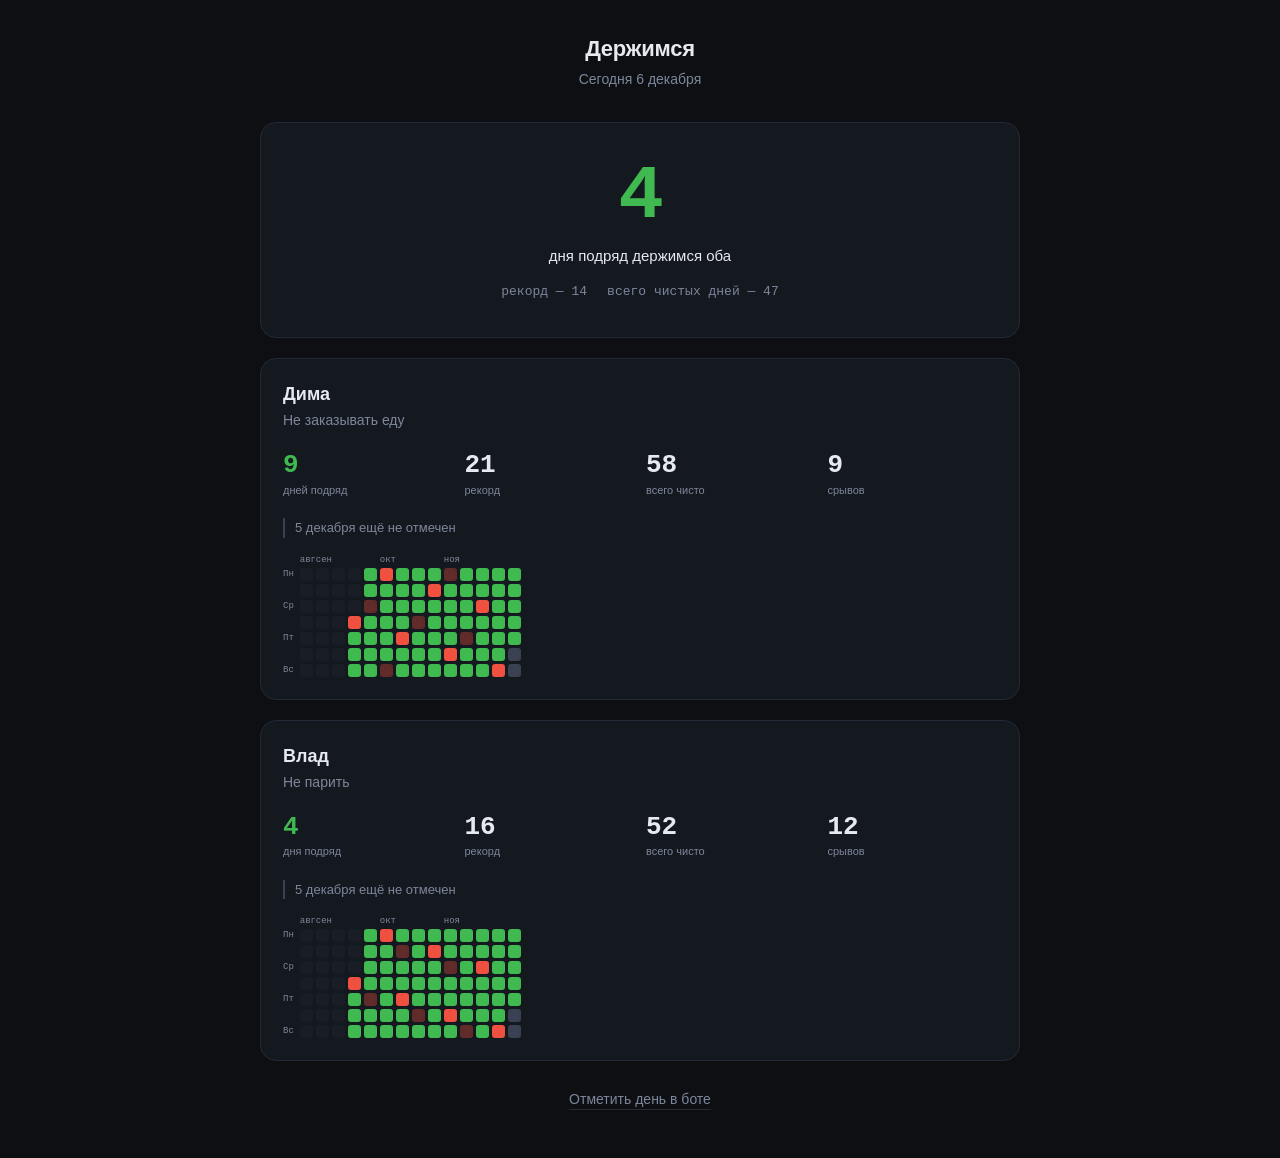
==== preview.html @ bf40078a "feat: habit tracker for two" ====
<!DOCTYPE html>
<html lang="ru">
<head>
  <meta charset="utf-8">
  <meta name="viewport" content="width=device-width, initial-scale=1">
  <title>Держимся — превью</title>
  <link rel="stylesheet" href="style.css">
</head>
<body>
  <main id="app"><div class="loading">Загрузка…</div></main>
  <footer><a href="https://t.me/derzhimsya_bot">Отметить день в боте</a></footer>

  <!-- Local design preview: generates fake data instead of calling Supabase.
       Safe to delete once the real site is live. -->
  <script>
    const CONFIG = { supabaseUrl: "mock", anonKey: "mock", weeksShown: 14 };

    function mockDays(seed, length) {
      const days = [];
      const start = new Date();
      start.setUTCDate(start.getUTCDate() - length + 1);
      for (let i = 0; i < length; i++) {
        const d = new Date(start);
        d.setUTCDate(d.getUTCDate() + i);
        const roll = (i * seed) % 11;
        let status = "success";
        if (roll === 0) status = "fail";
        else if (roll === 7 && i < length - 20) status = "missed";
        if (i >= length - 2) status = "pending";
        days.push({ date: d.toISOString().slice(0, 10), status });
      }
      return days;
    }

    window.fetch = async () => {
      const dima = mockDays(3, 74);
      const vlad = mockDays(5, 74);
      const body = {
        today: new Date().toISOString().slice(0, 10),
        graceDays: 2,
        participants: [
          { id: "dima", name: "Дима", habit: "Не заказывать еду", currentStreak: 9,
            bestStreak: 21, totalSuccess: 58, totalFail: 9, days: dima },
          { id: "vlad", name: "Влад", habit: "Не парить", currentStreak: 4,
            bestStreak: 16, totalSuccess: 52, totalFail: 12, days: vlad },
        ],
        pair: { currentStreak: 4, bestStreak: 14, totalDays: 47, days: dima },
      };
      return { ok: true, json: async () => body };
    };
  </script>
  <script src="app.js"></script>
</body>
</html>
---- style.css ----
:root {
  --bg: #0d0f13;
  --surface: #14181f;
  --border: #232936;
  --text: #e6e9ef;
  --muted: #7d879c;
  --success: #3fb950;
  --fail: #f0503f;
  --pending: #3a4152;
  --empty: #191d25;
  --mono: ui-monospace, "SF Mono", "Cascadia Mono", "Roboto Mono", Menlo, monospace;
}

* {
  box-sizing: border-box;
  margin: 0;
  padding: 0;
}

body {
  background: var(--bg);
  color: var(--text);
  font-family: -apple-system, BlinkMacSystemFont, "Segoe UI", Roboto, sans-serif;
  font-size: 16px;
  line-height: 1.5;
  -webkit-font-smoothing: antialiased;
  padding: 32px 20px 48px;
  padding-bottom: max(48px, env(safe-area-inset-bottom));
}

#app {
  max-width: 760px;
  margin: 0 auto;
}

.loading,
.error {
  text-align: center;
  color: var(--muted);
  padding: 64px 0;
}

.error pre {
  font-family: var(--mono);
  font-size: 13px;
  white-space: pre-wrap;
  word-break: break-word;
  text-align: left;
  margin-top: 16px;
  padding: 12px;
  background: var(--surface);
  border: 1px solid var(--border);
  border-radius: 8px;
  color: var(--fail);
}

.page-header {
  text-align: center;
  margin-bottom: 32px;
}

.page-header h1 {
  font-size: 22px;
  font-weight: 600;
  letter-spacing: -0.01em;
}

.subtitle {
  color: var(--muted);
  font-size: 14px;
  margin-top: 4px;
}

.hero {
  text-align: center;
  padding: 36px 20px;
  background: var(--surface);
  border: 1px solid var(--border);
  border-radius: 16px;
  margin-bottom: 20px;
}

.hero-value {
  font-family: var(--mono);
  font-size: 76px;
  line-height: 1;
  font-weight: 600;
  color: var(--success);
  letter-spacing: -0.03em;
}

.hero-label {
  margin-top: 10px;
  font-size: 15px;
  color: var(--text);
}

.hero-stats {
  margin-top: 14px;
  display: flex;
  justify-content: center;
  gap: 20px;
  flex-wrap: wrap;
  font-size: 13px;
  color: var(--muted);
  font-family: var(--mono);
}

.cards {
  display: grid;
  gap: 20px;
}

.card {
  background: var(--surface);
  border: 1px solid var(--border);
  border-radius: 16px;
  padding: 22px;
}

.card-header h2 {
  font-size: 18px;
  font-weight: 600;
}

.habit {
  color: var(--muted);
  font-size: 14px;
  margin-top: 2px;
}

.stats {
  display: grid;
  grid-template-columns: repeat(4, 1fr);
  gap: 12px;
  margin: 20px 0;
}

.stat-value {
  font-family: var(--mono);
  font-size: 26px;
  font-weight: 600;
  line-height: 1.1;
}

.stat-primary .stat-value {
  color: var(--success);
}

.stat-label {
  font-size: 11px;
  color: var(--muted);
  margin-top: 2px;
  text-transform: lowercase;
}

.note {
  font-size: 13px;
  color: var(--muted);
  margin-bottom: 16px;
  padding-left: 10px;
  border-left: 2px solid var(--pending);
}

.heatmap-wrapper {
  display: flex;
  gap: 6px;
  align-items: flex-end;
}

.heatmap-weekdays {
  display: grid;
  grid-template-rows: repeat(7, 13px);
  gap: 3px;
  font-size: 9px;
  color: var(--muted);
  font-family: var(--mono);
  line-height: 13px;
}

.heatmap-scroll {
  overflow-x: auto;
  flex: 1;
  scrollbar-width: none;
}

.heatmap-scroll::-webkit-scrollbar {
  display: none;
}

.heatmap-inner {
  display: inline-block;
  min-width: 100%;
}

.heatmap-months {
  display: grid;
  grid-auto-flow: column;
  grid-auto-columns: 13px;
  gap: 3px;
  font-size: 9px;
  color: var(--muted);
  font-family: var(--mono);
  height: 14px;
  overflow: visible;
}

.heatmap-month {
  white-space: nowrap;
}

.heatmap {
  display: grid;
  grid-auto-flow: column;
  grid-template-rows: repeat(7, 13px);
  grid-auto-columns: 13px;
  gap: 3px;
}

.cell {
  border-radius: 3px;
  background: var(--empty);
}

.cell-success { background: var(--success); }
.cell-fail    { background: var(--fail); }
.cell-pending { background: var(--pending); }
.cell-missed  { background: var(--fail); opacity: 0.35; }

footer {
  max-width: 760px;
  margin: 28px auto 0;
  text-align: center;
  font-size: 14px;
}

footer a {
  color: var(--muted);
  text-decoration: none;
  border-bottom: 1px solid var(--border);
  padding-bottom: 2px;
}

footer a:hover {
  color: var(--text);
}

@media (max-width: 520px) {
  body { padding: 24px 14px 40px; }
  .hero-value { font-size: 60px; }
  .stats { grid-template-columns: repeat(2, 1fr); }
  .card { padding: 18px; }
}
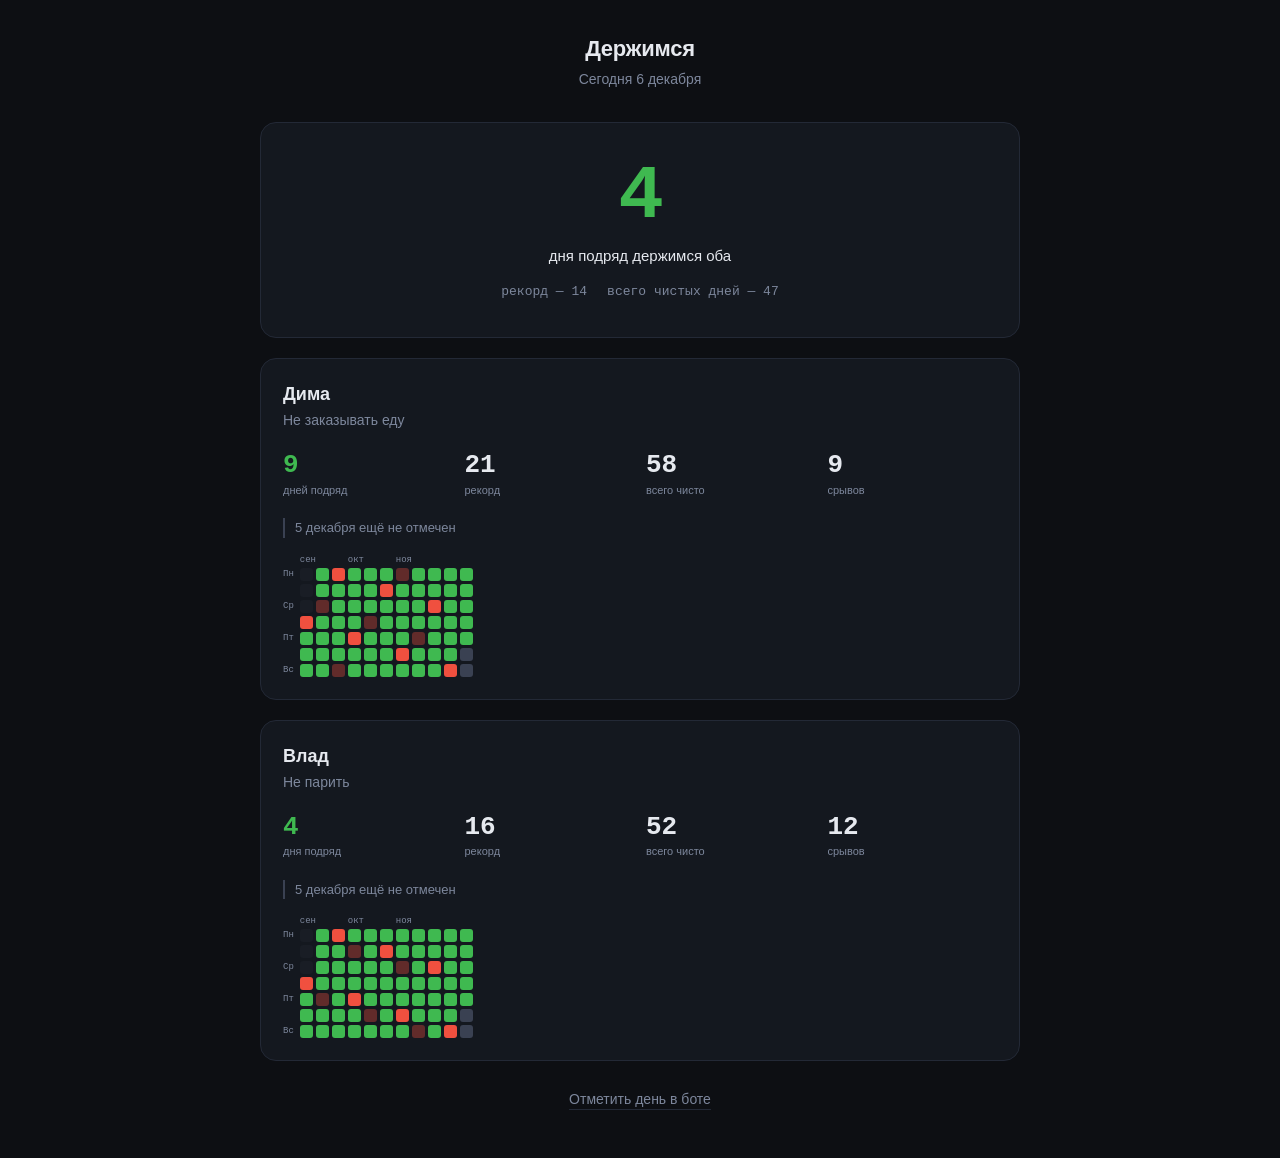
==== commit e3c3c396: "fix: start the heatmap at the tracking start date" ====
--- a/preview.html
+++ b/preview.html
@@ -35,14 +35,15 @@
     window.fetch = async () => {
       const dima = mockDays(3, 74);
       const vlad = mockDays(5, 74);
+      const started = dima[0].date;
       const body = {
         today: new Date().toISOString().slice(0, 10),
         graceDays: 2,
         participants: [
-          { id: "dima", name: "Дима", habit: "Не заказывать еду", currentStreak: 9,
-            bestStreak: 21, totalSuccess: 58, totalFail: 9, days: dima },
-          { id: "vlad", name: "Влад", habit: "Не парить", currentStreak: 4,
-            bestStreak: 16, totalSuccess: 52, totalFail: 12, days: vlad },
+          { id: "dima", name: "Дима", habit: "Не заказывать еду", startDate: started,
+            currentStreak: 9, bestStreak: 21, totalSuccess: 58, totalFail: 9, days: dima },
+          { id: "vlad", name: "Влад", habit: "Не парить", startDate: started,
+            currentStreak: 4, bestStreak: 16, totalSuccess: 52, totalFail: 12, days: vlad },
         ],
         pair: { currentStreak: 4, bestStreak: 14, totalDays: 47, days: dima },
       };
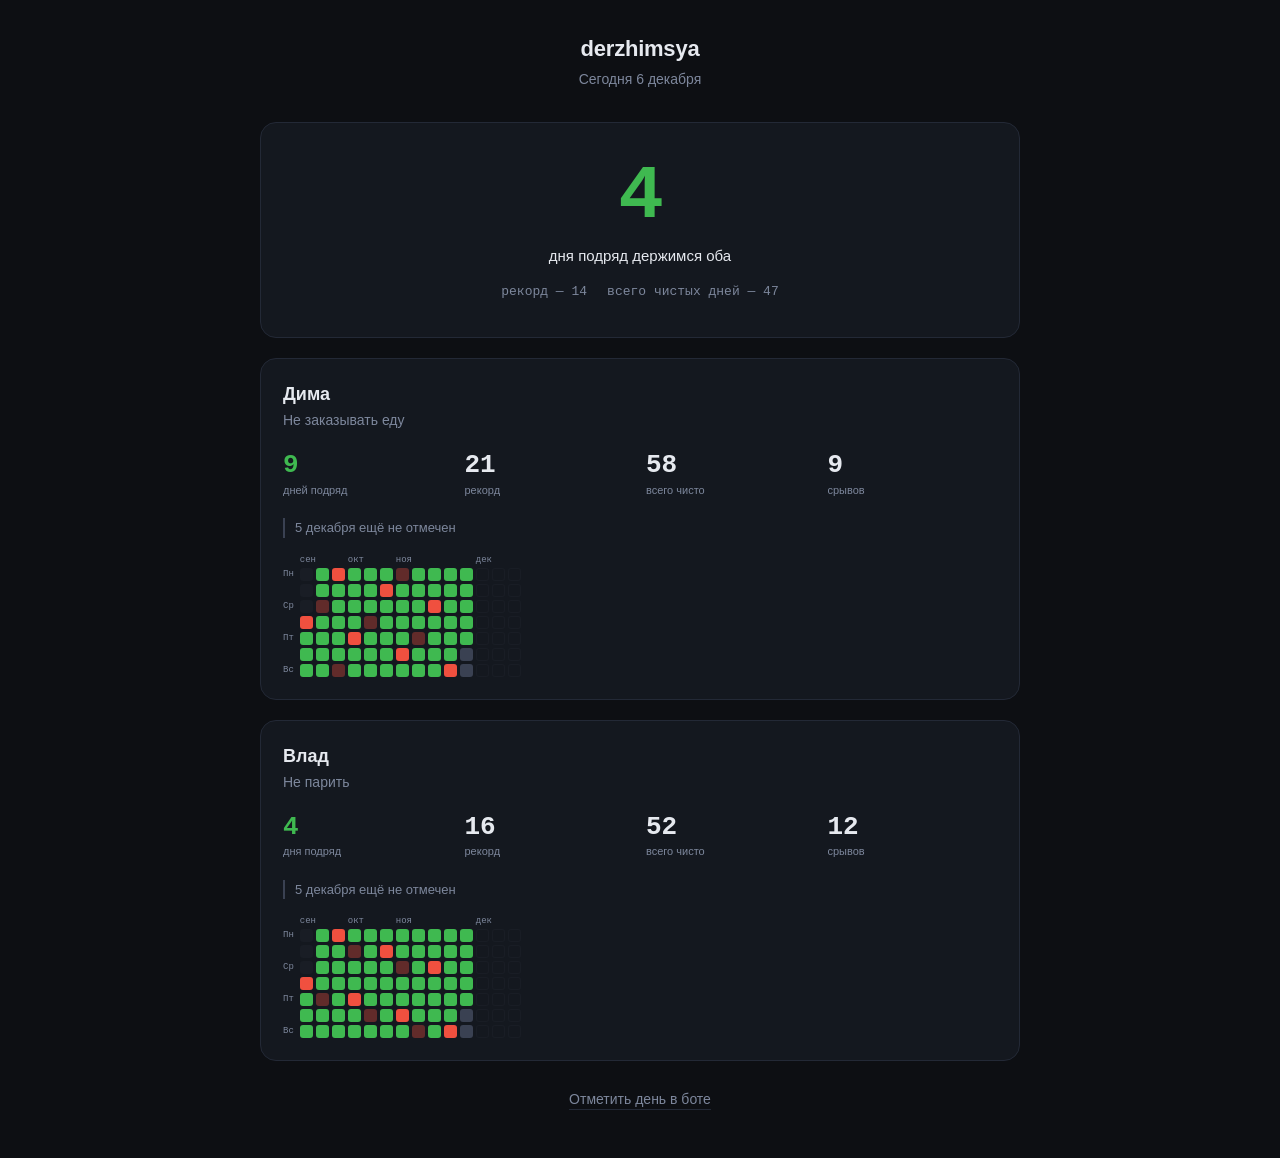
==== commit 67506102: "refactor: rename the tracker to derzhimsya" ====
--- a/preview.html
+++ b/preview.html
@@ -3,7 +3,7 @@
 <head>
   <meta charset="utf-8">
   <meta name="viewport" content="width=device-width, initial-scale=1">
-  <title>Держимся — превью</title>
+  <title>derzhimsya — превью</title>
   <link rel="stylesheet" href="style.css">
 </head>
 <body>
--- a/style.css
+++ b/style.css
@@ -226,6 +226,7 @@
 .cell-fail    { background: var(--fail); }
 .cell-pending { background: var(--pending); }
 .cell-missed  { background: var(--fail); opacity: 0.35; }
+.cell-future  { background: transparent; box-shadow: inset 0 0 0 1px var(--empty); }
 
 footer {
   max-width: 760px;
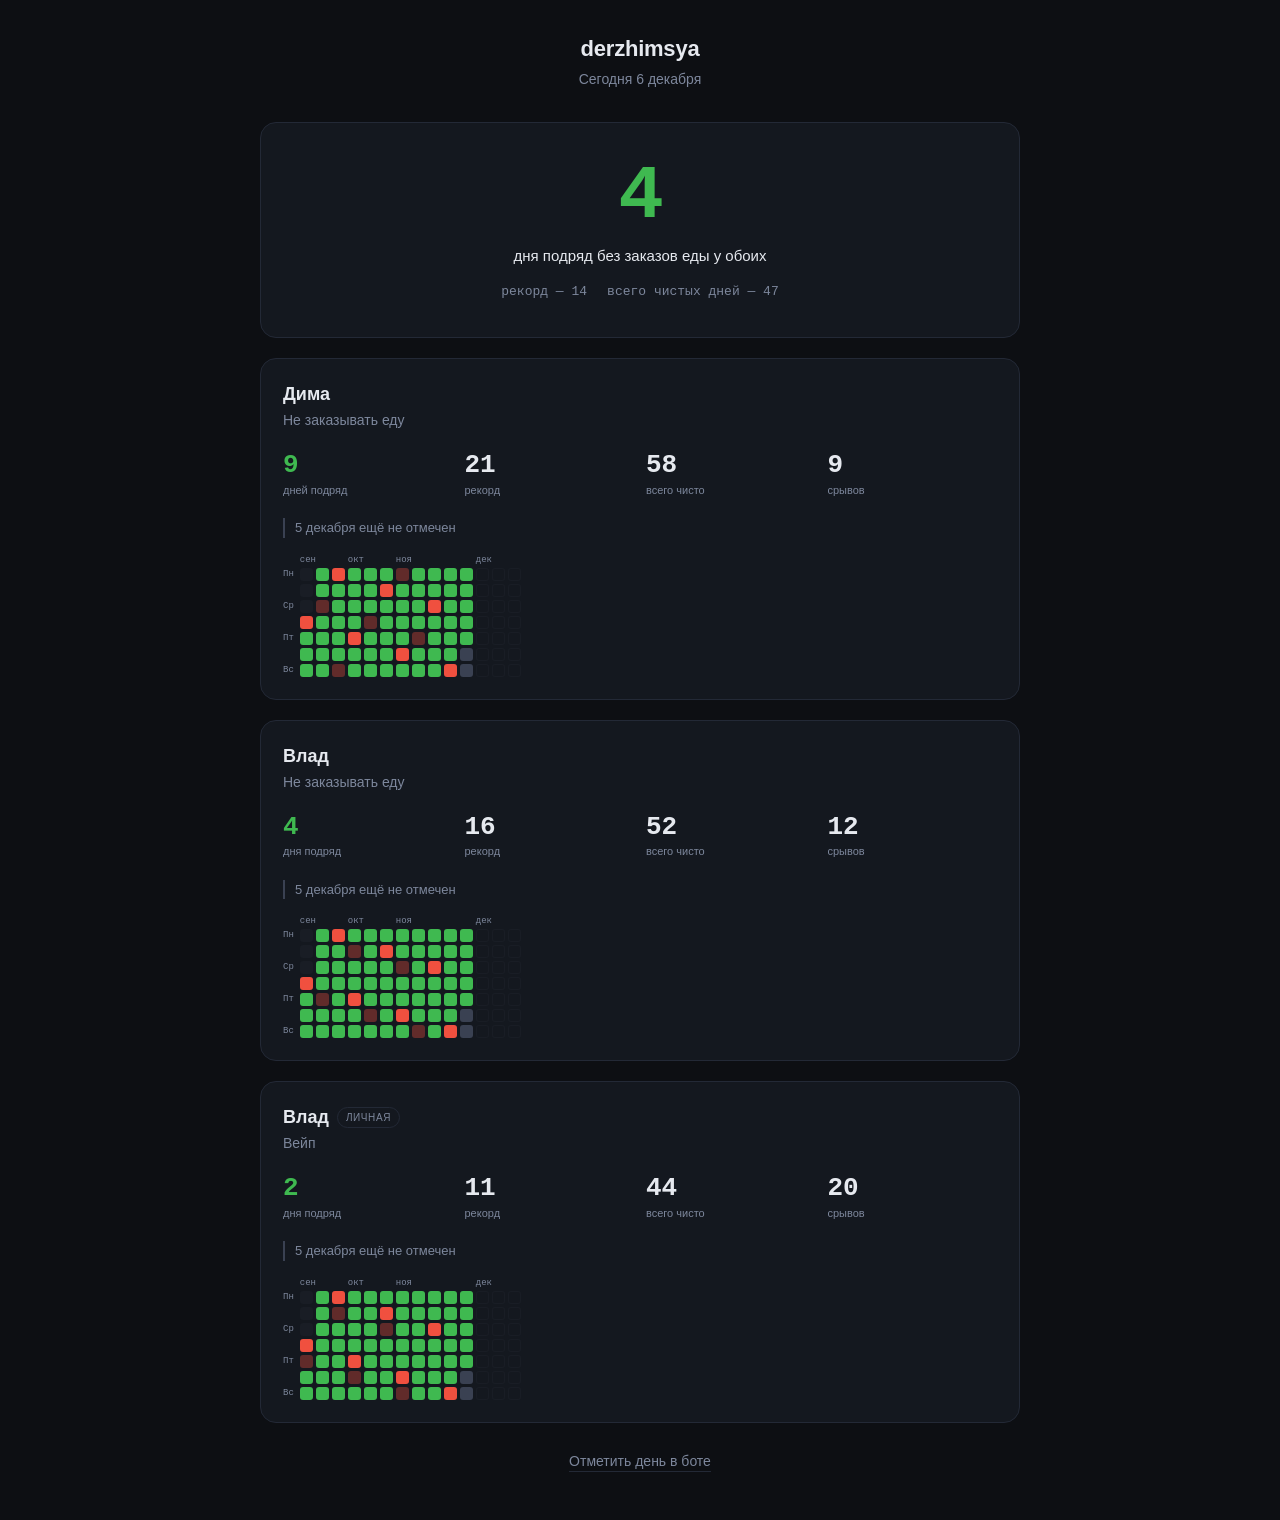
==== commit 46b0ed69: "feat: track habits per participant instead of one habit each" ====
--- a/preview.html
+++ b/preview.html
@@ -33,19 +33,25 @@
     }
 
     window.fetch = async () => {
-      const dima = mockDays(3, 74);
-      const vlad = mockDays(5, 74);
-      const started = dima[0].date;
+      const dimaFood = mockDays(3, 74);
+      const vladFood = mockDays(5, 74);
+      const vladVape = mockDays(7, 74);
+      const started = dimaFood[0].date;
       const body = {
         today: new Date().toISOString().slice(0, 10),
         graceDays: 2,
-        participants: [
-          { id: "dima", name: "Дима", habit: "Не заказывать еду", startDate: started,
-            currentStreak: 9, bestStreak: 21, totalSuccess: 58, totalFail: 9, days: dima },
-          { id: "vlad", name: "Влад", habit: "Не парить", startDate: started,
-            currentStreak: 4, bestStreak: 16, totalSuccess: 52, totalFail: 12, days: vlad },
+        habits: [
+          { id: "dima-food", participantName: "Дима", title: "Не заказывать еду",
+            isShared: true, startDate: started,
+            currentStreak: 9, bestStreak: 21, totalSuccess: 58, totalFail: 9, days: dimaFood },
+          { id: "vlad-food", participantName: "Влад", title: "Не заказывать еду",
+            isShared: true, startDate: started,
+            currentStreak: 4, bestStreak: 16, totalSuccess: 52, totalFail: 12, days: vladFood },
+          { id: "vlad-vape", participantName: "Влад", title: "Вейп",
+            isShared: false, startDate: started,
+            currentStreak: 2, bestStreak: 11, totalSuccess: 44, totalFail: 20, days: vladVape },
         ],
-        pair: { currentStreak: 4, bestStreak: 14, totalDays: 47, days: dima },
+        pair: { currentStreak: 4, bestStreak: 14, totalDays: 47 },
       };
       return { ok: true, json: async () => body };
     };
--- a/style.css
+++ b/style.css
@@ -118,9 +118,25 @@
   padding: 22px;
 }
 
+.card-title {
+  display: flex;
+  align-items: center;
+  gap: 8px;
+}
+
 .card-header h2 {
   font-size: 18px;
   font-weight: 600;
+}
+
+.badge {
+  font-size: 10px;
+  text-transform: uppercase;
+  letter-spacing: 0.06em;
+  color: var(--muted);
+  border: 1px solid var(--border);
+  border-radius: 999px;
+  padding: 2px 8px;
 }
 
 .habit {
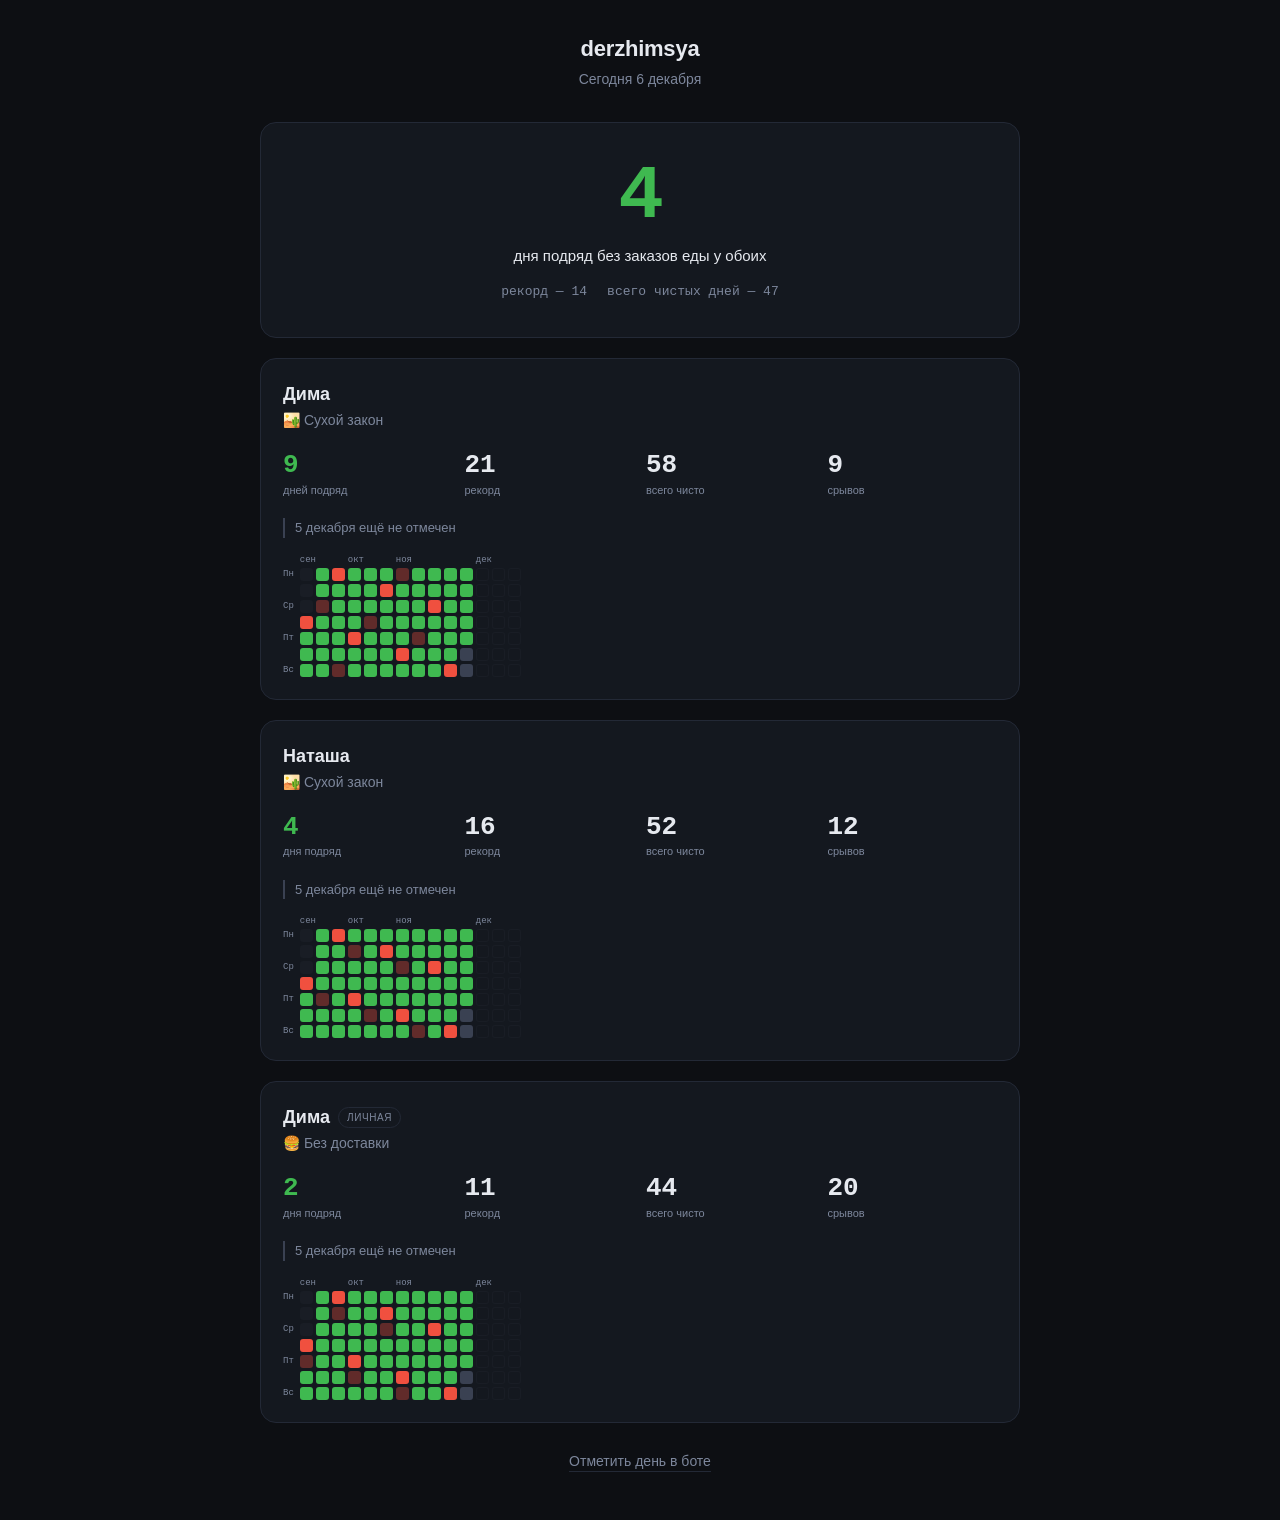
==== commit f7a6257b: "feat: ask about every habit of a day in one message The morning reminder sent one message per habit," ====
--- a/preview.html
+++ b/preview.html
@@ -33,23 +33,23 @@
     }
 
     window.fetch = async () => {
-      const dimaFood = mockDays(3, 74);
-      const vladFood = mockDays(5, 74);
-      const vladVape = mockDays(7, 74);
-      const started = dimaFood[0].date;
+      const dimaAlcohol = mockDays(3, 74);
+      const natashaAlcohol = mockDays(5, 74);
+      const dimaFood = mockDays(7, 74);
+      const started = dimaAlcohol[0].date;
       const body = {
         today: new Date().toISOString().slice(0, 10),
         graceDays: 2,
         habits: [
-          { id: "dima-food", participantName: "Дима", title: "Не заказывать еду",
-            isShared: true, startDate: started,
-            currentStreak: 9, bestStreak: 21, totalSuccess: 58, totalFail: 9, days: dimaFood },
-          { id: "vlad-food", participantName: "Влад", title: "Не заказывать еду",
-            isShared: true, startDate: started,
-            currentStreak: 4, bestStreak: 16, totalSuccess: 52, totalFail: 12, days: vladFood },
-          { id: "vlad-vape", participantName: "Влад", title: "Вейп",
-            isShared: false, startDate: started,
-            currentStreak: 2, bestStreak: 11, totalSuccess: 44, totalFail: 20, days: vladVape },
+          { id: "dima-alcohol", participantName: "Дима", participantGender: "m",
+            title: "Сухой закон", emoji: "🏜️", isShared: true, startDate: started,
+            currentStreak: 9, bestStreak: 21, totalSuccess: 58, totalFail: 9, days: dimaAlcohol },
+          { id: "natasha-alcohol", participantName: "Наташа", participantGender: "f",
+            title: "Сухой закон", emoji: "🏜️", isShared: true, startDate: started,
+            currentStreak: 4, bestStreak: 16, totalSuccess: 52, totalFail: 12, days: natashaAlcohol },
+          { id: "dima-food", participantName: "Дима", participantGender: "m",
+            title: "Без доставки", emoji: "🍔", isShared: false, startDate: started,
+            currentStreak: 2, bestStreak: 11, totalSuccess: 44, totalFail: 20, days: dimaFood },
         ],
         pair: { currentStreak: 4, bestStreak: 14, totalDays: 47 },
       };
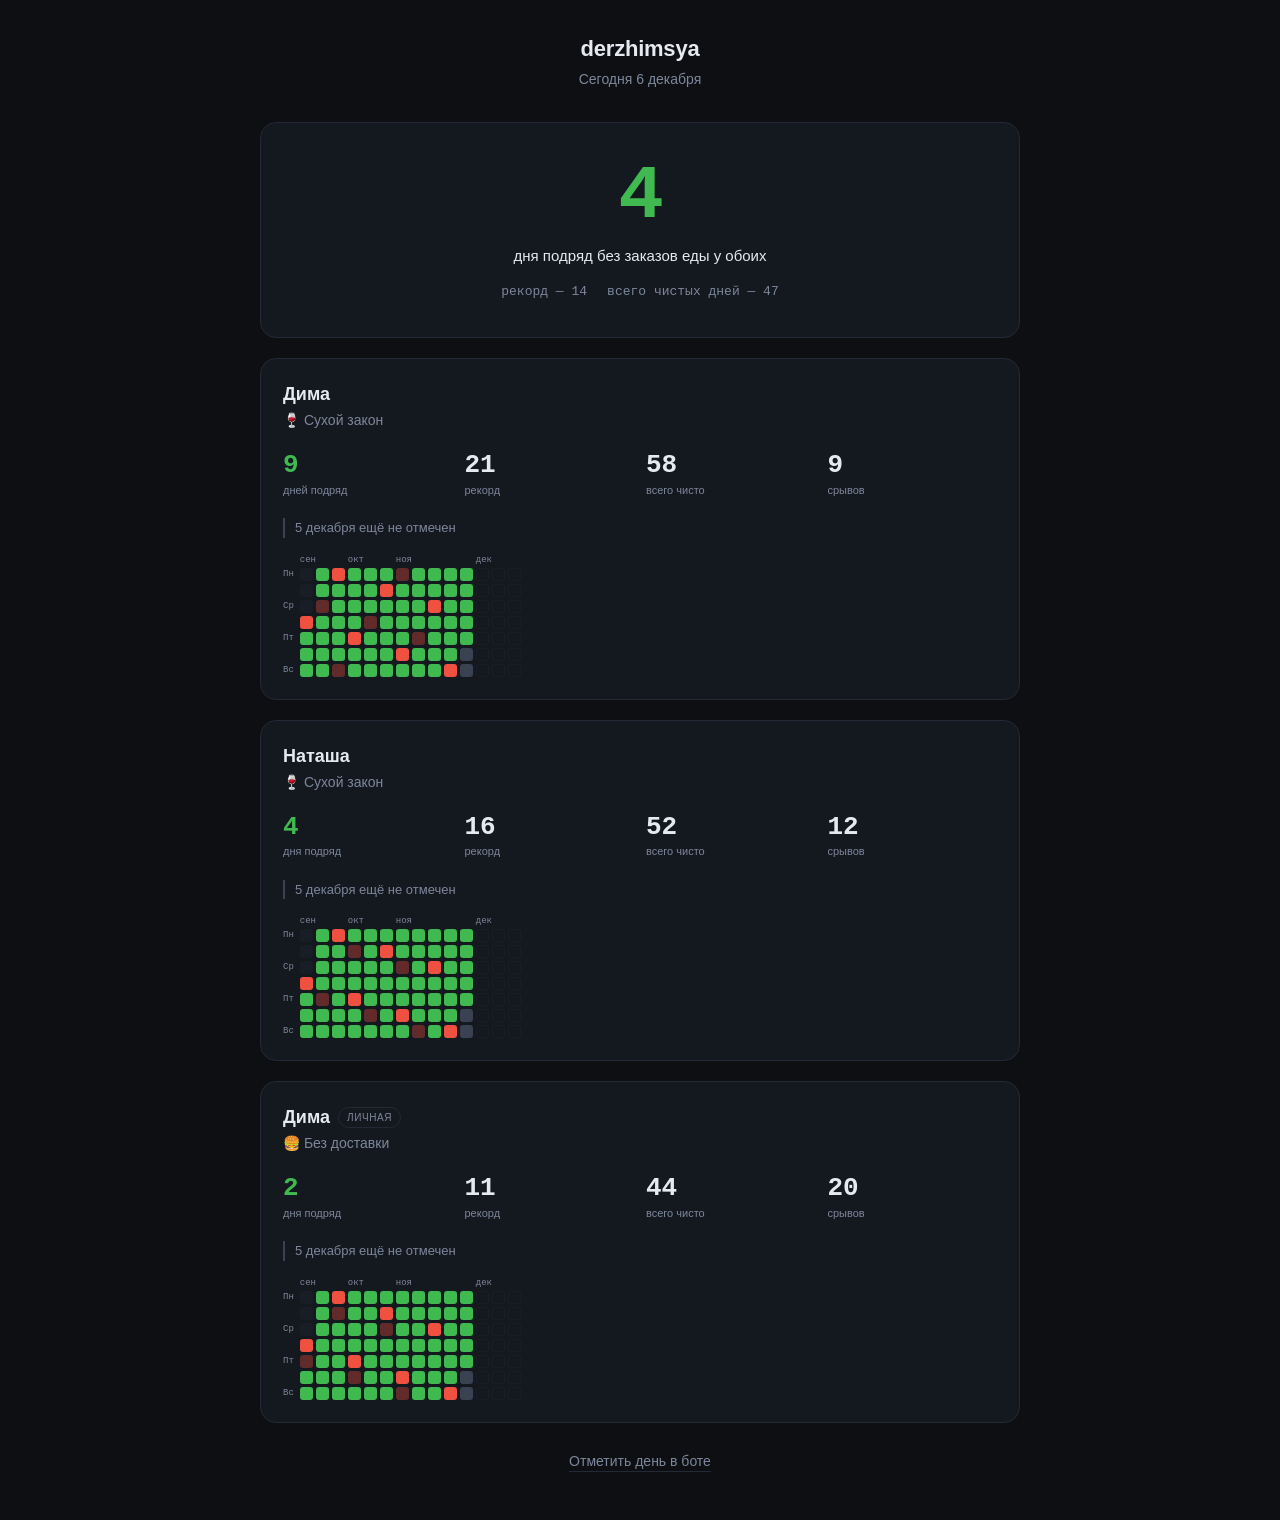
==== commit 4e434e84: "chore: use the wine glass emoji in the preview mock" ====
--- a/preview.html
+++ b/preview.html
@@ -42,10 +42,10 @@
         graceDays: 2,
         habits: [
           { id: "dima-alcohol", participantName: "Дима", participantGender: "m",
-            title: "Сухой закон", emoji: "🏜️", isShared: true, startDate: started,
+            title: "Сухой закон", emoji: "🍷", isShared: true, startDate: started,
             currentStreak: 9, bestStreak: 21, totalSuccess: 58, totalFail: 9, days: dimaAlcohol },
           { id: "natasha-alcohol", participantName: "Наташа", participantGender: "f",
-            title: "Сухой закон", emoji: "🏜️", isShared: true, startDate: started,
+            title: "Сухой закон", emoji: "🍷", isShared: true, startDate: started,
             currentStreak: 4, bestStreak: 16, totalSuccess: 52, totalFail: 12, days: natashaAlcohol },
           { id: "dima-food", participantName: "Дима", participantGender: "m",
             title: "Без доставки", emoji: "🍔", isShared: false, startDate: started,
